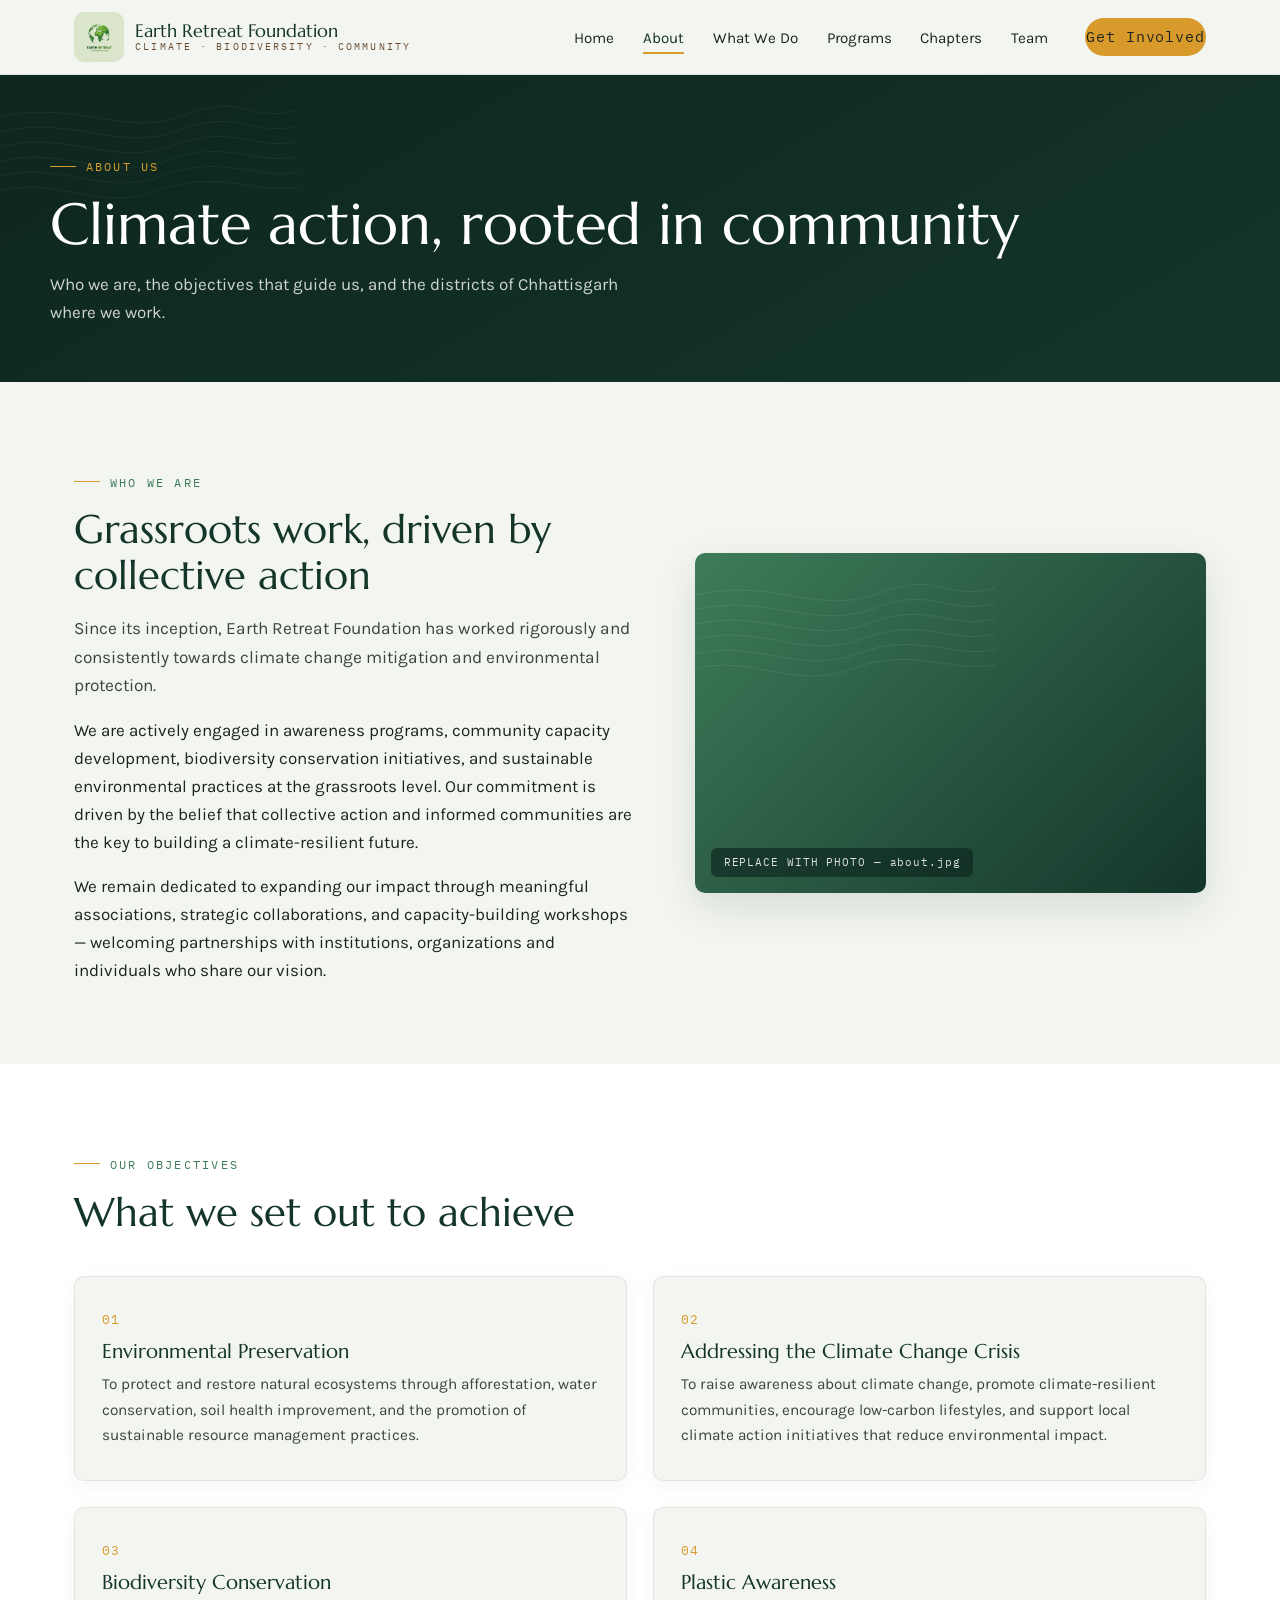
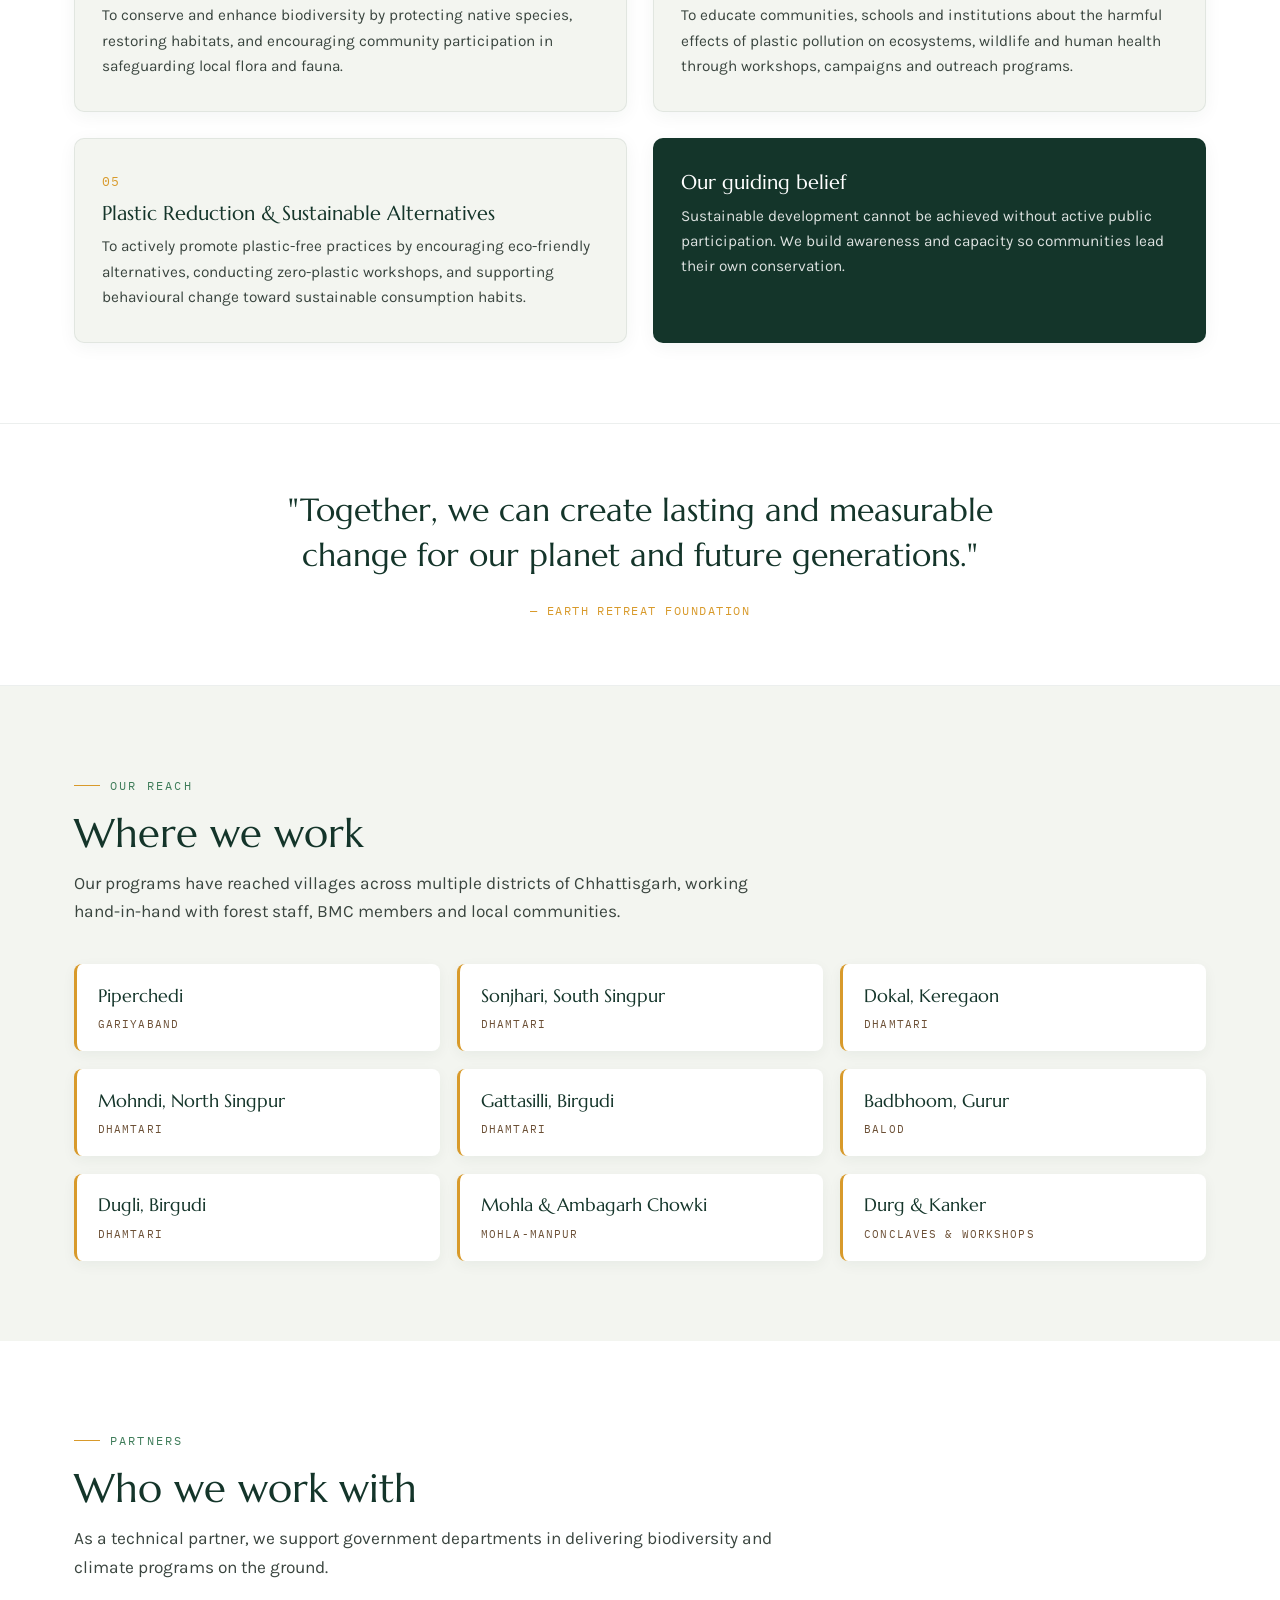
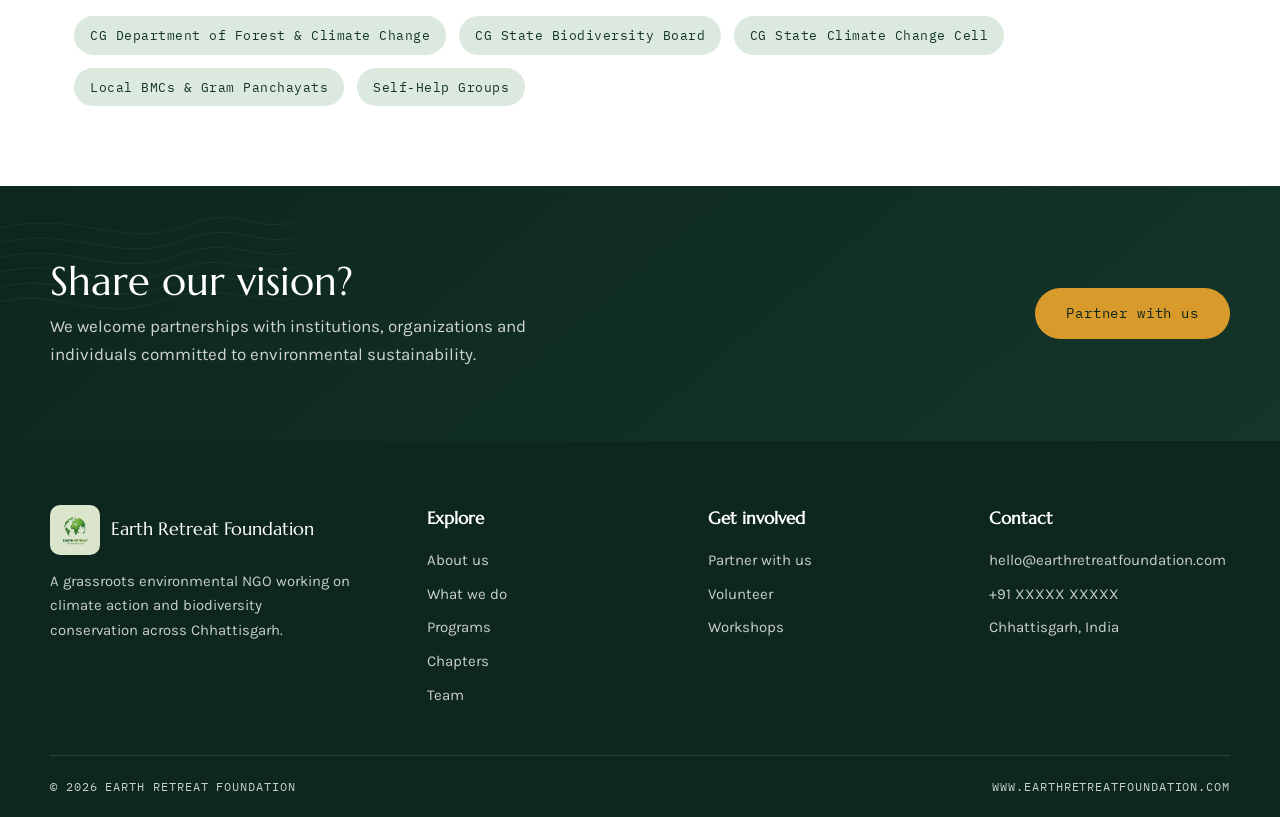
==== about.html @ cbded0ca "#001 - Adding all the files to repo" ====
<!DOCTYPE html>
<html lang="en">
<head>
<meta charset="UTF-8">
<meta name="viewport" content="width=device-width, initial-scale=1.0">
<title>About | Earth Retreat Foundation</title>
<meta name="description" content="The story, objectives and reach of Earth Retreat Foundation, a grassroots environmental NGO in Chhattisgarh.">
<link rel="preconnect" href="https://fonts.googleapis.com">
<link href="https://fonts.googleapis.com/css2?family=Marcellus&family=Karla:wght@400;500;700&family=IBM+Plex+Mono:wght@400;500&display=swap" rel="stylesheet">
<link rel="icon" type="image/png" href="assets/logo.png">
<link rel="stylesheet" href="css/style.css">
</head>
<body>
<svg width="0" height="0" style="position:absolute">
  <defs>
    <symbol id="contour-lines" viewBox="0 0 1200 600" preserveAspectRatio="xMidYMid slice">
      <g fill="none" stroke="currentColor" stroke-width="1.4">
        <path d="M-50 480 C 200 380, 380 560, 640 460 S 1100 520, 1260 420"/>
        <path d="M-50 420 C 220 320, 400 500, 660 400 S 1080 460, 1260 360"/>
        <path d="M-50 360 C 240 260, 420 440, 680 340 S 1060 400, 1260 300"/>
        <path d="M-50 300 C 260 200, 440 380, 700 280 S 1040 340, 1260 240"/>
        <path d="M-50 240 C 280 140, 460 320, 720 220 S 1020 280, 1260 180"/>
        <path d="M-50 180 C 300 80, 480 260, 740 160 S 1000 220, 1260 120"/>
      </g>
    </symbol>
    <symbol id="logo-mark" viewBox="0 0 48 48">
      <circle cx="24" cy="24" r="22" fill="none" stroke="#14352A" stroke-width="2.5"/>
      <path d="M24 38 C 24 26, 16 22, 13 12 C 24 16, 28 22, 28 30 M24 38 C 24 30, 30 24, 36 20 C 33 28, 30 32, 24 38" fill="none" stroke="#3E7C59" stroke-width="2.5" stroke-linecap="round"/>
      <circle cx="24" cy="10" r="3" fill="#D89A2B"/>
    </symbol>
    <symbol id="person" viewBox="0 0 24 24">
      <g fill="none" stroke="currentColor" stroke-width="1.5" stroke-linecap="round">
        <circle cx="12" cy="8" r="4"/><path d="M4 21c1.5-4 4.5-6 8-6s6.5 2 8 6"/>
      </g>
    </symbol>
  </defs>
</svg>
<header>
  <div class="wrap nav">
    <a class="brand" href="index.html">
      <img class="brand-mark" src="assets/logo.png" alt="Earth Retreat Foundation" width="54" height="54">
      <div class="brand-name">Earth Retreat Foundation<span>CLIMATE &middot; BIODIVERSITY &middot; COMMUNITY</span></div>
    </a>
    <nav>
      <ul class="nav-links">
        <li><a href="index.html">Home</a></li>
        <li><a href="about.html" class="active">About</a></li>
        <li><a href="services.html">What We Do</a></li>
        <li><a href="projects.html">Programs</a></li>
        <li><a href="chapters.html">Chapters</a></li>
        <li><a href="team.html">Team</a></li>
        <li><a href="contact.html" class="btn btn-solid nav-cta">Get Involved</a></li>
      </ul>
    </nav>
    <button class="menu-btn" aria-label="Open menu" aria-expanded="false">
      <svg viewBox="0 0 24 24" fill="none" stroke-width="2" stroke-linecap="round"><path d="M3 6h18M3 12h18M3 18h18"/></svg>
    </button>
  </div>
</header>

<section class="page-hero">
  <svg class="contours" style="color:#fff"><use href="#contour-lines"/></svg>
  <div class="wrap page-hero-inner">
    <span class="eyebrow">About us</span>
    <h1>Climate action, rooted in community</h1>
    <p>Who we are, the objectives that guide us, and the districts of Chhattisgarh where we work.</p>
  </div>
</section>

<section class="block">
  <div class="wrap two-col">
    <div class="reveal">
      <span class="eyebrow">Who we are</span>
      <h2>Grassroots work, driven by collective action</h2>
      <p class="lede" style="margin-top:1rem">Since its inception, Earth Retreat Foundation has worked rigorously and consistently towards climate change mitigation and environmental protection.</p>
      <p style="margin-top:1rem">We are actively engaged in awareness programs, community capacity development, biodiversity conservation initiatives, and sustainable environmental practices at the grassroots level. Our commitment is driven by the belief that collective action and informed communities are the key to building a climate-resilient future.</p>
      <p style="margin-top:1rem">We remain dedicated to expanding our impact through meaningful associations, strategic collaborations, and capacity-building workshops &mdash; welcoming partnerships with institutions, organizations and individuals who share our vision.</p>
    </div>
    <div class="ph reveal">
      <svg class="contours" style="color:#fff"><use href="#contour-lines"/></svg>
      <span>REPLACE WITH PHOTO &mdash; about.jpg</span>
    </div>
  </div>
</section>

<section class="block block-alt">
  <div class="wrap">
    <div class="reveal" style="max-width:700px">
      <span class="eyebrow">Our objectives</span>
      <h2>What we set out to achieve</h2>
    </div>
    <div class="grid-2">
      <article class="card reveal">
        <span class="obj-num">01</span><h3>Environmental Preservation</h3>
        <p>To protect and restore natural ecosystems through afforestation, water conservation, soil health improvement, and the promotion of sustainable resource management practices.</p>
      </article>
      <article class="card reveal">
        <span class="obj-num">02</span><h3>Addressing the Climate Change Crisis</h3>
        <p>To raise awareness about climate change, promote climate-resilient communities, encourage low-carbon lifestyles, and support local climate action initiatives that reduce environmental impact.</p>
      </article>
      <article class="card reveal">
        <span class="obj-num">03</span><h3>Biodiversity Conservation</h3>
        <p>To conserve and enhance biodiversity by protecting native species, restoring habitats, and encouraging community participation in safeguarding local flora and fauna.</p>
      </article>
      <article class="card reveal">
        <span class="obj-num">04</span><h3>Plastic Awareness</h3>
        <p>To educate communities, schools and institutions about the harmful effects of plastic pollution on ecosystems, wildlife and human health through workshops, campaigns and outreach programs.</p>
      </article>
      <article class="card reveal">
        <span class="obj-num">05</span><h3>Plastic Reduction &amp; Sustainable Alternatives</h3>
        <p>To actively promote plastic-free practices by encouraging eco-friendly alternatives, conducting zero-plastic workshops, and supporting behavioural change toward sustainable consumption habits.</p>
      </article>
      <article class="card reveal" style="background:var(--canopy);color:#fff">
        <h3 style="color:#fff">Our guiding belief</h3>
        <p style="color:rgba(255,255,255,.85)">Sustainable development cannot be achieved without active public participation. We build awareness and capacity so communities lead their own conservation.</p>
      </article>
    </div>
  </div>
</section>

<section class="quote">
  <div class="wrap quote-inner reveal">
    <blockquote>"Together, we can create lasting and measurable change for our planet and future generations."</blockquote>
    <div class="by">&mdash; Earth Retreat Foundation</div>
  </div>
</section>

<section class="block">
  <div class="wrap">
    <div class="reveal" style="max-width:700px">
      <span class="eyebrow">Our reach</span>
      <h2>Where we work</h2>
      <p class="lede" style="margin-top:.8rem">Our programs have reached villages across multiple districts of Chhattisgarh, working hand-in-hand with forest staff, BMC members and local communities.</p>
    </div>
    <div class="reach-grid">
      <div class="reach reveal"><div class="v">Piperchedi</div><div class="dist">Gariyaband</div></div>
      <div class="reach reveal"><div class="v">Sonjhari, South Singpur</div><div class="dist">Dhamtari</div></div>
      <div class="reach reveal"><div class="v">Dokal, Keregaon</div><div class="dist">Dhamtari</div></div>
      <div class="reach reveal"><div class="v">Mohndi, North Singpur</div><div class="dist">Dhamtari</div></div>
      <div class="reach reveal"><div class="v">Gattasilli, Birgudi</div><div class="dist">Dhamtari</div></div>
      <div class="reach reveal"><div class="v">Badbhoom, Gurur</div><div class="dist">Balod</div></div>
      <div class="reach reveal"><div class="v">Dugli, Birgudi</div><div class="dist">Dhamtari</div></div>
      <div class="reach reveal"><div class="v">Mohla &amp; Ambagarh Chowki</div><div class="dist">Mohla-Manpur</div></div>
      <div class="reach reveal"><div class="v">Durg &amp; Kanker</div><div class="dist">Conclaves &amp; Workshops</div></div>
    </div>
  </div>
</section>

<section class="block block-alt">
  <div class="wrap">
    <div class="reveal" style="max-width:700px">
      <span class="eyebrow">Partners</span>
      <h2>Who we work with</h2>
      <p class="lede" style="margin-top:.8rem">As a technical partner, we support government departments in delivering biodiversity and climate programs on the ground.</p>
    </div>
    <div class="partners-strip reveal">
      <span class="partner-chip">CG Department of Forest &amp; Climate Change</span>
      <span class="partner-chip">CG State Biodiversity Board</span>
      <span class="partner-chip">CG State Climate Change Cell</span>
      <span class="partner-chip">Local BMCs &amp; Gram Panchayats</span>
      <span class="partner-chip">Self-Help Groups</span>
    </div>
  </div>
</section>

<section class="cta">
  <svg class="contours" style="color:#fff"><use href="#contour-lines"/></svg>
  <div class="wrap cta-inner">
    <div>
      <h2>Share our vision?</h2>
      <p>We welcome partnerships with institutions, organizations and individuals committed to environmental sustainability.</p>
    </div>
    <a href="contact.html" class="btn btn-solid">Partner with us</a>
  </div>
</section>

<footer>
  <div class="wrap foot">
    <div>
      <a class="brand" href="index.html">
        <img class="brand-mark" src="assets/logo.png" alt="Earth Retreat Foundation" width="54" height="54">
        <div class="brand-name">Earth Retreat Foundation</div>
      </a>
      <p>A grassroots environmental NGO working on climate action and biodiversity conservation across Chhattisgarh.</p>
    </div>
    <div>
      <h4>Explore</h4>
      <ul>
        <li><a href="about.html">About us</a></li>
        <li><a href="services.html">What we do</a></li>
        <li><a href="projects.html">Programs</a></li>
        <li><a href="chapters.html">Chapters</a></li>
        <li><a href="team.html">Team</a></li>
      </ul>
    </div>
    <div>
      <h4>Get involved</h4>
      <ul>
        <li><a href="contact.html">Partner with us</a></li>
        <li><a href="contact.html">Volunteer</a></li>
        <li><a href="contact.html">Workshops</a></li>
      </ul>
    </div>
    <div>
      <h4>Contact</h4>
      <ul>
        <li>hello@earthretreatfoundation.com</li>
        <li>+91 XXXXX XXXXX</li>
        <li>Chhattisgarh, India</li>
      </ul>
    </div>
  </div>
  <div class="wrap foot-bar">
    <span>&copy; 2026 EARTH RETREAT FOUNDATION</span>
    <span>WWW.EARTHRETREATFOUNDATION.COM</span>
  </div>
</footer>

<script src="js/main.js"></script>
</body>
</html>
---- css/style.css ----
/* ============================================================
   Earth Retreat Foundation — earthretreatfoundation.com
   Palette: Canopy #14352A | Leaf #3E7C59 | Marigold #D89A2B
            Mist #F3F5F0 | Ink #1C2420 | Bark #6B4F35
   Type: Marcellus (display) / Karla (body) / IBM Plex Mono (labels)
   ============================================================ */

:root{
  --canopy:#14352A;
  --canopy-deep:#0D261E;
  --leaf:#3E7C59;
  --leaf-soft:#DCE9DF;
  --marigold:#D89A2B;
  --mist:#F3F5F0;
  --ink:#1C2420;
  --bark:#6B4F35;
  --white:#FFFFFF;
  --maxw:1180px;
  --radius:10px;
  --shadow:0 14px 40px rgba(20,53,42,.12);
}

*{margin:0;padding:0;box-sizing:border-box}
html{scroll-behavior:smooth}
body{
  font-family:'Karla',system-ui,sans-serif;
  color:var(--ink);
  background:var(--mist);
  line-height:1.65;
  font-size:17px;
}
img,svg{display:block;max-width:100%}
a{color:inherit;text-decoration:none}
.wrap{max-width:var(--maxw);margin:0 auto;padding:0 24px}

h1,h2,h3,.display{font-family:'Marcellus',serif;font-weight:400;line-height:1.15;color:var(--canopy)}
h1{font-size:clamp(2.2rem,5vw,3.6rem)}
h2{font-size:clamp(1.7rem,3.4vw,2.5rem)}
h3{font-size:1.25rem}

.eyebrow{
  font-family:'IBM Plex Mono',monospace;
  font-size:.78rem;letter-spacing:.18em;text-transform:uppercase;
  color:var(--leaf);display:inline-flex;align-items:center;gap:.6rem;
  margin-bottom:.9rem;
}
.eyebrow::before{content:"";width:26px;height:1px;background:var(--marigold)}

.btn{
  display:inline-block;padding:.85rem 1.9rem;border-radius:999px;
  font-family:'IBM Plex Mono',monospace;font-size:.85rem;letter-spacing:.06em;
  transition:transform .2s ease,background .2s ease,color .2s ease;
  border:1px solid transparent;cursor:pointer;
}
.btn:hover{transform:translateY(-2px)}
.btn-solid{background:var(--marigold);color:var(--canopy-deep)}
.btn-solid:hover{background:#E5AB42}
.btn-ghost{border-color:rgba(255,255,255,.55);color:var(--white)}
.btn-ghost:hover{background:rgba(255,255,255,.12)}
.btn-outline{border-color:var(--canopy);color:var(--canopy)}
.btn-outline:hover{background:var(--canopy);color:var(--white)}

/* ---------- Header ---------- */
header{
  position:sticky;top:0;z-index:50;
  background:rgba(243,245,240,.92);backdrop-filter:blur(10px);
  border-bottom:1px solid rgba(20,53,42,.08);
}
.nav{display:flex;align-items:center;justify-content:space-between;height:74px}
.brand{display:flex;align-items:center;gap:.7rem}
.brand-mark{width:50px;height:50px;border-radius:10px;object-fit:cover;display:block;flex:0 0 auto}
.brand-name{font-family:'Marcellus',serif;font-size:1.12rem;color:var(--canopy);line-height:1.1}
.brand-name span{display:block;font-family:'IBM Plex Mono',monospace;font-size:.6rem;letter-spacing:.22em;color:var(--bark)}
.nav-links{display:flex;gap:1.8rem;list-style:none;align-items:center}
.nav-links a{font-size:.95rem;color:var(--ink);padding:.3rem 0;border-bottom:2px solid transparent;transition:border-color .2s}
.nav-links a:hover,.nav-links a.active{border-color:var(--marigold);color:var(--canopy)}
.nav-cta{margin-left:.5rem}
.menu-btn{display:none;background:none;border:none;cursor:pointer;padding:.4rem}
.menu-btn svg{width:26px;height:26px;stroke:var(--canopy)}

/* ---------- Hero (home) ---------- */
.hero{
  position:relative;color:var(--white);
  background:linear-gradient(160deg,var(--canopy-deep) 0%,var(--canopy) 55%,#1C4A38 100%);
  overflow:hidden;
}
.hero .contours{position:absolute;inset:0;opacity:.16;pointer-events:none}
.hero-inner{position:relative;padding:7rem 0 6rem;max-width:720px}
.hero h1{color:var(--white);margin:.4rem 0 1.2rem}
.hero p{font-size:1.12rem;color:rgba(255,255,255,.82);max-width:560px;margin-bottom:2rem}
.hero .eyebrow{color:var(--marigold)}
.hero .eyebrow::before{background:var(--marigold)}
.hero-rotate{min-height:1.2em;display:block}
.hero-actions{display:flex;gap:1rem;flex-wrap:wrap}

/* page hero (inner pages) */
.page-hero{
  position:relative;color:var(--white);
  background:linear-gradient(150deg,var(--canopy-deep),var(--canopy));
  overflow:hidden;
}
.page-hero .contours{position:absolute;inset:0;opacity:.14}
.page-hero-inner{position:relative;padding:4.5rem 0 3.5rem}
.page-hero h1{color:var(--white)}
.page-hero p{color:rgba(255,255,255,.8);max-width:600px;margin-top:.8rem}
.page-hero .eyebrow{color:var(--marigold)}

/* ---------- Stats band ---------- */
.stats{background:var(--white);border-bottom:1px solid rgba(20,53,42,.08)}
.stats-grid{display:grid;grid-template-columns:repeat(3,1fr);gap:2rem;padding:3rem 0}
.stat{text-align:left;border-left:3px solid var(--marigold);padding-left:1.2rem}
.stat .num{font-family:'Marcellus',serif;font-size:2.6rem;color:var(--canopy);line-height:1}
.stat .label{font-size:.92rem;color:var(--bark);margin-top:.4rem}

/* ---------- Sections ---------- */
section.block{padding:5rem 0}
.block-alt{background:var(--white)}
.two-col{display:grid;grid-template-columns:1.05fr .95fr;gap:3.5rem;align-items:center}
.lede{font-size:1.08rem;color:#3A453F}
.checklist{list-style:none;margin-top:1.4rem;display:grid;gap:.7rem}
.checklist li{display:flex;gap:.7rem;align-items:flex-start}
.checklist li::before{content:"";flex:0 0 18px;height:18px;margin-top:.25rem;border-radius:50%;
  background:var(--leaf-soft);box-shadow:inset 0 0 0 5px var(--leaf)}

/* image placeholder */
.ph{
  border-radius:var(--radius);overflow:hidden;position:relative;
  background:linear-gradient(135deg,var(--leaf) 0%,var(--canopy) 100%);
  min-height:340px;display:flex;align-items:flex-end;box-shadow:var(--shadow);
}
.ph .contours{position:absolute;inset:0;opacity:.22}
.ph span{
  position:relative;margin:1rem;padding:.35rem .8rem;border-radius:6px;
  background:rgba(13,38,30,.65);color:rgba(255,255,255,.85);
  font-family:'IBM Plex Mono',monospace;font-size:.7rem;letter-spacing:.08em;
}

/* ---------- Cards ---------- */
.grid-3{display:grid;grid-template-columns:repeat(3,1fr);gap:1.6rem;margin-top:2.6rem}
.grid-2{display:grid;grid-template-columns:repeat(2,1fr);gap:1.6rem;margin-top:2.6rem}
.card{
  background:var(--white);border-radius:var(--radius);padding:2rem 1.7rem;
  border:1px solid rgba(20,53,42,.08);box-shadow:0 4px 18px rgba(20,53,42,.05);
  transition:transform .25s ease,box-shadow .25s ease;display:flex;flex-direction:column;
}
.block-alt .card{background:var(--mist)}
.card:hover{transform:translateY(-5px);box-shadow:var(--shadow)}
.card .icon{
  width:52px;height:52px;border-radius:12px;display:grid;place-items:center;
  background:var(--leaf-soft);margin-bottom:1.1rem;
}
.card .icon svg{width:26px;height:26px;stroke:var(--canopy)}
.card h3{margin-bottom:.6rem}
.card p{font-size:.96rem;color:#3A453F;flex:1}
.card .more{
  margin-top:1.2rem;font-family:'IBM Plex Mono',monospace;font-size:.78rem;
  letter-spacing:.1em;color:var(--leaf);
}
.card .more:hover{color:var(--marigold)}
.card .tag{
  align-self:flex-start;font-family:'IBM Plex Mono',monospace;font-size:.68rem;
  letter-spacing:.14em;text-transform:uppercase;color:var(--bark);
  background:rgba(216,154,43,.14);padding:.3rem .7rem;border-radius:999px;margin-bottom:1rem;
}

/* ---------- Team ---------- */
.team-grid{display:grid;grid-template-columns:repeat(3,1fr);gap:1.6rem;margin-top:2.6rem}
.member{background:var(--white);border-radius:var(--radius);overflow:hidden;
  border:1px solid rgba(20,53,42,.08);box-shadow:0 4px 18px rgba(20,53,42,.05)}
.member .photo{height:230px;background:linear-gradient(135deg,var(--leaf-soft),#CBDCCF);
  display:grid;place-items:center;color:var(--canopy)}
.member .photo svg{width:64px;height:64px;opacity:.5}
.member .info{padding:1.4rem 1.5rem 1.7rem}
.member .role{font-family:'IBM Plex Mono',monospace;font-size:.72rem;letter-spacing:.12em;
  text-transform:uppercase;color:var(--marigold);margin:.25rem 0 .7rem}
.member p{font-size:.93rem;color:#3A453F}

/* ---------- CTA band ---------- */
.cta{
  position:relative;background:linear-gradient(140deg,var(--canopy-deep),var(--canopy));
  color:var(--white);overflow:hidden;
}
.cta .contours{position:absolute;inset:0;opacity:.15}
.cta-inner{position:relative;padding:4.5rem 0;display:flex;align-items:center;
  justify-content:space-between;gap:2rem;flex-wrap:wrap}
.cta h2{color:var(--white)}
.cta p{color:rgba(255,255,255,.8);margin-top:.5rem;max-width:520px}

/* ---------- Contact ---------- */
.contact-grid{display:grid;grid-template-columns:1fr 1.1fr;gap:3rem;align-items:start}
.contact-card{background:var(--white);border-radius:var(--radius);padding:2.2rem;
  border:1px solid rgba(20,53,42,.08);box-shadow:var(--shadow)}
.field{margin-bottom:1.2rem}
.field label{display:block;font-family:'IBM Plex Mono',monospace;font-size:.74rem;
  letter-spacing:.12em;text-transform:uppercase;color:var(--bark);margin-bottom:.4rem}
.field input,.field textarea,.field select{
  width:100%;padding:.8rem 1rem;border:1px solid rgba(20,53,42,.18);border-radius:8px;
  font-family:'Karla',sans-serif;font-size:.98rem;background:var(--mist);color:var(--ink)
}
.field input:focus,.field textarea:focus,.field select:focus{
  outline:2px solid var(--leaf);outline-offset:1px;border-color:var(--leaf)}
.info-line{display:flex;gap:1rem;align-items:flex-start;margin-bottom:1.4rem}
.info-line svg{width:22px;height:22px;stroke:var(--leaf);flex:0 0 auto;margin-top:.2rem}
.info-line strong{display:block;color:var(--canopy)}

/* ---------- Footer ---------- */
footer{background:var(--canopy-deep);color:rgba(255,255,255,.78)}
.foot{display:grid;grid-template-columns:1.4fr 1fr 1fr 1fr;gap:2.5rem;padding:4rem 0 3rem}
.foot h4{font-family:'Marcellus',serif;color:var(--white);margin-bottom:1rem;font-size:1.05rem}
.foot ul{list-style:none;display:grid;gap:.55rem;font-size:.94rem}
.foot a:hover{color:var(--marigold)}
.foot .brand-name{color:var(--white)}
.foot p{font-size:.93rem;margin-top:.9rem;max-width:300px}
.foot-bar{border-top:1px solid rgba(255,255,255,.12);padding:1.3rem 0;
  font-family:'IBM Plex Mono',monospace;font-size:.72rem;letter-spacing:.08em;
  display:flex;justify-content:space-between;gap:1rem;flex-wrap:wrap}

/* ---------- Reveal animation ---------- */
.reveal{opacity:0;transform:translateY(22px);transition:opacity .7s ease,transform .7s ease}
.reveal.in{opacity:1;transform:none}
@media (prefers-reduced-motion:reduce){
  .reveal{opacity:1;transform:none;transition:none}
  html{scroll-behavior:auto}
}

/* ---------- Responsive ---------- */
@media (max-width:900px){
  .two-col,.contact-grid{grid-template-columns:1fr}
  .grid-3,.team-grid{grid-template-columns:repeat(2,1fr)}
  .foot{grid-template-columns:1fr 1fr}
}
@media (max-width:640px){
  .grid-3,.grid-2,.team-grid{grid-template-columns:1fr}
  .stats-grid{grid-template-columns:1fr;gap:1.4rem}
  .nav-links{
    position:fixed;inset:74px 0 auto 0;background:var(--mist);flex-direction:column;
    padding:1.5rem 24px 2rem;gap:1.1rem;border-bottom:1px solid rgba(20,53,42,.1);
    transform:translateY(-130%);transition:transform .3s ease;align-items:flex-start;
  }
  .nav-links.open{transform:none}
  .menu-btn{display:block}
  .brand-mark{width:46px;height:46px}
  .hero-inner{padding:5rem 0 4.5rem}
  .foot{grid-template-columns:1fr}
}

/* ============================================================
   Additions for real ERF content
   ============================================================ */

/* Objectives icons reuse .card — add accent number */
.obj-num{
  font-family:'IBM Plex Mono',monospace;font-size:.8rem;letter-spacing:.1em;
  color:var(--marigold);margin-bottom:.6rem;display:block;
}

/* Events timeline */
.events{display:grid;gap:1.4rem;margin-top:2.6rem}
.event{
  background:var(--white);border-radius:var(--radius);border:1px solid rgba(20,53,42,.08);
  box-shadow:0 4px 18px rgba(20,53,42,.05);padding:1.8rem 1.9rem;
  display:grid;grid-template-columns:150px 1fr;gap:1.6rem;align-items:start;
  transition:transform .25s ease,box-shadow .25s ease;
}
.block-alt .event{background:var(--mist)}
.event:hover{transform:translateY(-4px);box-shadow:var(--shadow)}
.event .date{
  border-right:2px solid var(--leaf-soft);padding-right:1.2rem;
}
.event .date .d{font-family:'Marcellus',serif;font-size:1.9rem;color:var(--canopy);line-height:1}
.event .date .m{font-family:'IBM Plex Mono',monospace;font-size:.72rem;letter-spacing:.12em;
  text-transform:uppercase;color:var(--bark);margin-top:.3rem}
.event h3{margin-bottom:.5rem}
.event .meta{font-family:'IBM Plex Mono',monospace;font-size:.72rem;letter-spacing:.06em;
  text-transform:uppercase;color:var(--leaf);margin-bottom:.7rem}
.event p{font-size:.97rem;color:#3A453F}
.event .partners{font-size:.86rem;color:var(--bark);margin-top:.7rem}
@media (max-width:640px){
  .event{grid-template-columns:1fr;gap:.8rem}
  .event .date{border-right:none;border-bottom:2px solid var(--leaf-soft);padding:0 0 .8rem;
    display:flex;align-items:baseline;gap:.6rem}
}

/* Reach grid (villages/districts) */
.reach-grid{display:grid;grid-template-columns:repeat(3,1fr);gap:1.1rem;margin-top:2.4rem}
.reach{
  background:var(--white);border-left:3px solid var(--marigold);border-radius:8px;
  padding:1.1rem 1.3rem;box-shadow:0 4px 14px rgba(20,53,42,.05);
}
.block-alt .reach{background:var(--mist)}
.reach .v{font-family:'Marcellus',serif;font-size:1.12rem;color:var(--canopy)}
.reach .dist{font-family:'IBM Plex Mono',monospace;font-size:.7rem;letter-spacing:.1em;
  text-transform:uppercase;color:var(--bark);margin-top:.25rem}
@media (max-width:900px){.reach-grid{grid-template-columns:repeat(2,1fr)}}
@media (max-width:640px){.reach-grid{grid-template-columns:1fr}}

/* Quote band */
.quote{background:var(--white);border-top:1px solid rgba(20,53,42,.08);border-bottom:1px solid rgba(20,53,42,.08)}
.quote-inner{padding:4rem 0;text-align:center;max-width:760px;margin:0 auto}
.quote blockquote{font-family:'Marcellus',serif;font-size:clamp(1.4rem,3vw,2rem);
  color:var(--canopy);line-height:1.4}
.quote .by{font-family:'IBM Plex Mono',monospace;font-size:.78rem;letter-spacing:.12em;
  text-transform:uppercase;color:var(--marigold);margin-top:1.4rem}

/* Partner logos / strip */
.partners-strip{display:flex;flex-wrap:wrap;gap:.8rem;margin-top:2.2rem}
.partner-chip{
  font-family:'IBM Plex Mono',monospace;font-size:.8rem;letter-spacing:.04em;
  background:var(--leaf-soft);color:var(--canopy);padding:.55rem 1rem;border-radius:999px;
}

/* ============================================================
   Animated theme illustrations (Climate, Plastic, Trees,
   Biodiversity, Capacity building)
   ============================================================ */
.illo-wrap{border-radius:var(--radius);overflow:hidden;box-shadow:var(--shadow);
  background:linear-gradient(135deg,#EAF1EC,#F3F5F0);position:relative}
.illo{display:block;width:100%;height:auto}
.illo-card{height:186px}
.illo-card .illo{height:186px;width:100%}

/* Keyframes */
@keyframes spinSlow{to{transform:rotate(360deg)}}
@keyframes corePulse{0%,100%{transform:scale(1)}50%{transform:scale(1.08)}}
@keyframes mercRise{0%,100%{transform:scaleY(.5)}50%{transform:scaleY(1)}}
@keyframes drift{0%{transform:translateX(-60px)}100%{transform:translateX(460px)}}
@keyframes sway{0%{transform:rotate(-2.2deg)}100%{transform:rotate(2.2deg)}}
@keyframes shimmer{0%,100%{opacity:.55}50%{opacity:1}}
@keyframes drop{0%{transform:translateY(-6px);opacity:0}15%{opacity:1}100%{transform:translateY(46px);opacity:0}}
@keyframes flyAcross{0%{transform:translate(-50px,8px)}100%{transform:translate(440px,-12px)}}
@keyframes flap{0%,100%{transform:scaleY(1)}50%{transform:scaleY(.35)}}
@keyframes bob{0%,100%{transform:translateY(0)}50%{transform:translateY(-12px)}}
@keyframes wing{0%,100%{transform:scaleX(1)}50%{transform:scaleX(.5)}}
@keyframes bloom{0%,100%{transform:scale(.82)}50%{transform:scale(1.05)}}
@keyframes glow{0%,100%{opacity:.35}50%{opacity:1}}
@keyframes ripple{0%{transform:scale(.2);opacity:.7}100%{transform:scale(1.6);opacity:0}}
@keyframes barUp{0%{transform:scaleY(.15)}100%{transform:scaleY(1)}}
@keyframes spinRev{to{transform:rotate(-360deg)}}
@keyframes fadeSwap{0%,45%{opacity:1}55%,100%{opacity:0}}
@keyframes fadeSwap2{0%,45%{opacity:0}55%,100%{opacity:1}}

.anim [data-spin]{animation:spinSlow 26s linear infinite;transform-box:fill-box;transform-origin:center}
.anim [data-core]{animation:corePulse 3s ease-in-out infinite;transform-box:fill-box;transform-origin:center}
.anim [data-merc]{animation:mercRise 4s ease-in-out infinite;transform-box:fill-box;transform-origin:bottom}
.anim [data-cloud]{animation:drift 22s linear infinite}
.anim [data-sway]{animation:sway 4s ease-in-out infinite alternate;transform-box:fill-box;transform-origin:bottom}
.anim [data-shimmer]{animation:shimmer 3.2s ease-in-out infinite}
.anim [data-drop]{animation:drop 2.4s ease-in infinite;transform-box:fill-box}
.anim [data-bird]{animation:flyAcross 9s linear infinite}
.anim [data-flap]{animation:flap 0.5s ease-in-out infinite;transform-box:fill-box;transform-origin:center}
.anim [data-bob]{animation:bob 3.5s ease-in-out infinite;transform-box:fill-box}
.anim [data-wing]{animation:wing 0.45s ease-in-out infinite;transform-box:fill-box;transform-origin:right}
.anim [data-bloom]{animation:bloom 3.8s ease-in-out infinite;transform-box:fill-box;transform-origin:center}
.anim [data-glow]{animation:glow 2.4s ease-in-out infinite}
.anim [data-ripple]{animation:ripple 3s ease-out infinite;transform-box:fill-box;transform-origin:center}
.anim [data-bar]{animation:barUp 2.6s ease-in-out infinite alternate;transform-box:fill-box;transform-origin:bottom}
.anim [data-spinrev]{animation:spinRev 24s linear infinite;transform-box:fill-box;transform-origin:center}
.anim [data-swap1]{animation:fadeSwap 6s ease-in-out infinite}
.anim [data-swap2]{animation:fadeSwap2 6s ease-in-out infinite}

@media (prefers-reduced-motion: reduce){
  .anim *{animation:none!important}
}

/* ============================================================
   Chapters / Field Diary (Drive-synced content)
   ============================================================ */
.ch-meta{font-family:'IBM Plex Mono',monospace;font-size:.74rem;letter-spacing:.1em;
  text-transform:uppercase;color:var(--bark);margin-bottom:.6rem;display:flex;gap:1rem;flex-wrap:wrap}
.ch-meta .num{color:var(--marigold)}
.ch-grid{display:grid;grid-template-columns:repeat(3,1fr);gap:1.6rem;margin-top:2.6rem}
.ch-card{background:var(--white);border-radius:var(--radius);overflow:hidden;
  border:1px solid rgba(20,53,42,.08);box-shadow:0 4px 18px rgba(20,53,42,.05);
  cursor:pointer;transition:transform .25s ease,box-shadow .25s ease;display:flex;flex-direction:column}
.ch-card:hover{transform:translateY(-5px);box-shadow:var(--shadow)}
.ch-cover{aspect-ratio:3/2;background:linear-gradient(135deg,var(--leaf),var(--canopy));
  background-size:cover;background-position:center;position:relative}
.ch-cover .badge{position:absolute;left:12px;top:12px;background:var(--canopy-deep);
  color:#fff;font-family:'IBM Plex Mono',monospace;font-size:.7rem;letter-spacing:.1em;
  padding:.3rem .7rem;border-radius:999px}
.ch-card .body{padding:1.4rem 1.5rem 1.6rem;flex:1;display:flex;flex-direction:column}
.ch-card h3{margin-bottom:.4rem}
.ch-card .sum{font-size:.95rem;color:#3A453F;flex:1}
.ch-card .more{margin-top:1rem;font-family:'IBM Plex Mono',monospace;font-size:.76rem;
  letter-spacing:.1em;color:var(--leaf)}
.ch-empty{background:var(--white);border:1px dashed rgba(20,53,42,.25);border-radius:var(--radius);
  padding:3rem 2rem;text-align:center;color:var(--bark);margin-top:2rem}

/* Detail modal */
.ch-modal{position:fixed;inset:0;z-index:200;display:none;background:rgba(13,38,30,.6);
  backdrop-filter:blur(4px);overflow-y:auto;padding:3rem 1rem}
.ch-modal.open{display:block}
.ch-sheet{max-width:880px;margin:0 auto;background:var(--mist);border-radius:14px;
  overflow:hidden;box-shadow:0 30px 80px rgba(0,0,0,.4)}
.ch-sheet .hero-img{height:300px;background:linear-gradient(135deg,var(--leaf),var(--canopy));
  background-size:cover;background-position:center}
.ch-sheet .inner{padding:2.2rem 2.4rem 2.8rem}
.ch-close{position:fixed;top:1.2rem;right:1.4rem;z-index:210;background:var(--white);
  border:none;width:44px;height:44px;border-radius:50%;cursor:pointer;font-size:1.4rem;
  color:var(--canopy);box-shadow:var(--shadow)}
.ch-section-label{font-family:'IBM Plex Mono',monospace;font-size:.74rem;letter-spacing:.12em;
  text-transform:uppercase;color:var(--leaf);margin:2rem 0 1rem}
.ch-body p{margin-bottom:1rem;color:#2C352F}
.thumbs{display:grid;grid-template-columns:repeat(4,1fr);gap:.7rem}
.thumbs.news{grid-template-columns:repeat(3,1fr)}
.thumbs img{width:100%;aspect-ratio:1;object-fit:cover;border-radius:8px;cursor:pointer;
  transition:transform .2s ease}
.thumbs.news img{aspect-ratio:3/4}
.thumbs img:hover{transform:scale(1.03)}
.videos{display:grid;grid-template-columns:repeat(2,1fr);gap:1rem}
.videos .vid{aspect-ratio:16/9;border-radius:10px;overflow:hidden;background:#000}
.videos iframe{width:100%;height:100%;border:0}

/* Lightbox */
.lb{position:fixed;inset:0;z-index:300;display:none;align-items:center;justify-content:center;
  background:rgba(0,0,0,.9);padding:2rem}
.lb.open{display:flex}
.lb img{max-width:94vw;max-height:90vh;border-radius:6px}
.lb .x{position:fixed;top:1.2rem;right:1.4rem;background:none;border:none;color:#fff;
  font-size:2rem;cursor:pointer}

@media (max-width:900px){.ch-grid{grid-template-columns:repeat(2,1fr)}.videos{grid-template-columns:1fr}}
@media (max-width:640px){.ch-grid{grid-template-columns:1fr}.thumbs{grid-template-columns:repeat(3,1fr)}
  .ch-sheet .inner{padding:1.6rem}}

/* Field Diary — theme filter chips + chapter tag badge */
.ch-filter{display:flex;flex-wrap:wrap;gap:.6rem;margin-top:1.6rem}
.ch-filter button{
  font-family:'IBM Plex Mono',monospace;font-size:.78rem;letter-spacing:.04em;
  padding:.5rem 1.05rem;border-radius:999px;cursor:pointer;
  background:var(--white);border:1px solid rgba(20,53,42,.2);color:var(--canopy);
  transition:background .2s,color .2s,border-color .2s}
.ch-filter button:hover{border-color:var(--leaf)}
.ch-filter button.on{background:var(--canopy);color:var(--white);border-color:var(--canopy)}
.ch-filter button .count{opacity:.6;margin-left:.4rem}
.ch-cover .tag-badge{position:absolute;right:12px;top:12px;background:var(--marigold);
  color:var(--canopy-deep);font-family:'IBM Plex Mono',monospace;font-size:.66rem;
  letter-spacing:.08em;padding:.3rem .7rem;border-radius:999px}
.ch-detail-tag{display:inline-block;margin-bottom:1rem;background:rgba(216,154,43,.16);
  color:var(--bark);font-family:'IBM Plex Mono',monospace;font-size:.72rem;letter-spacing:.1em;
  text-transform:uppercase;padding:.35rem .8rem;border-radius:999px}
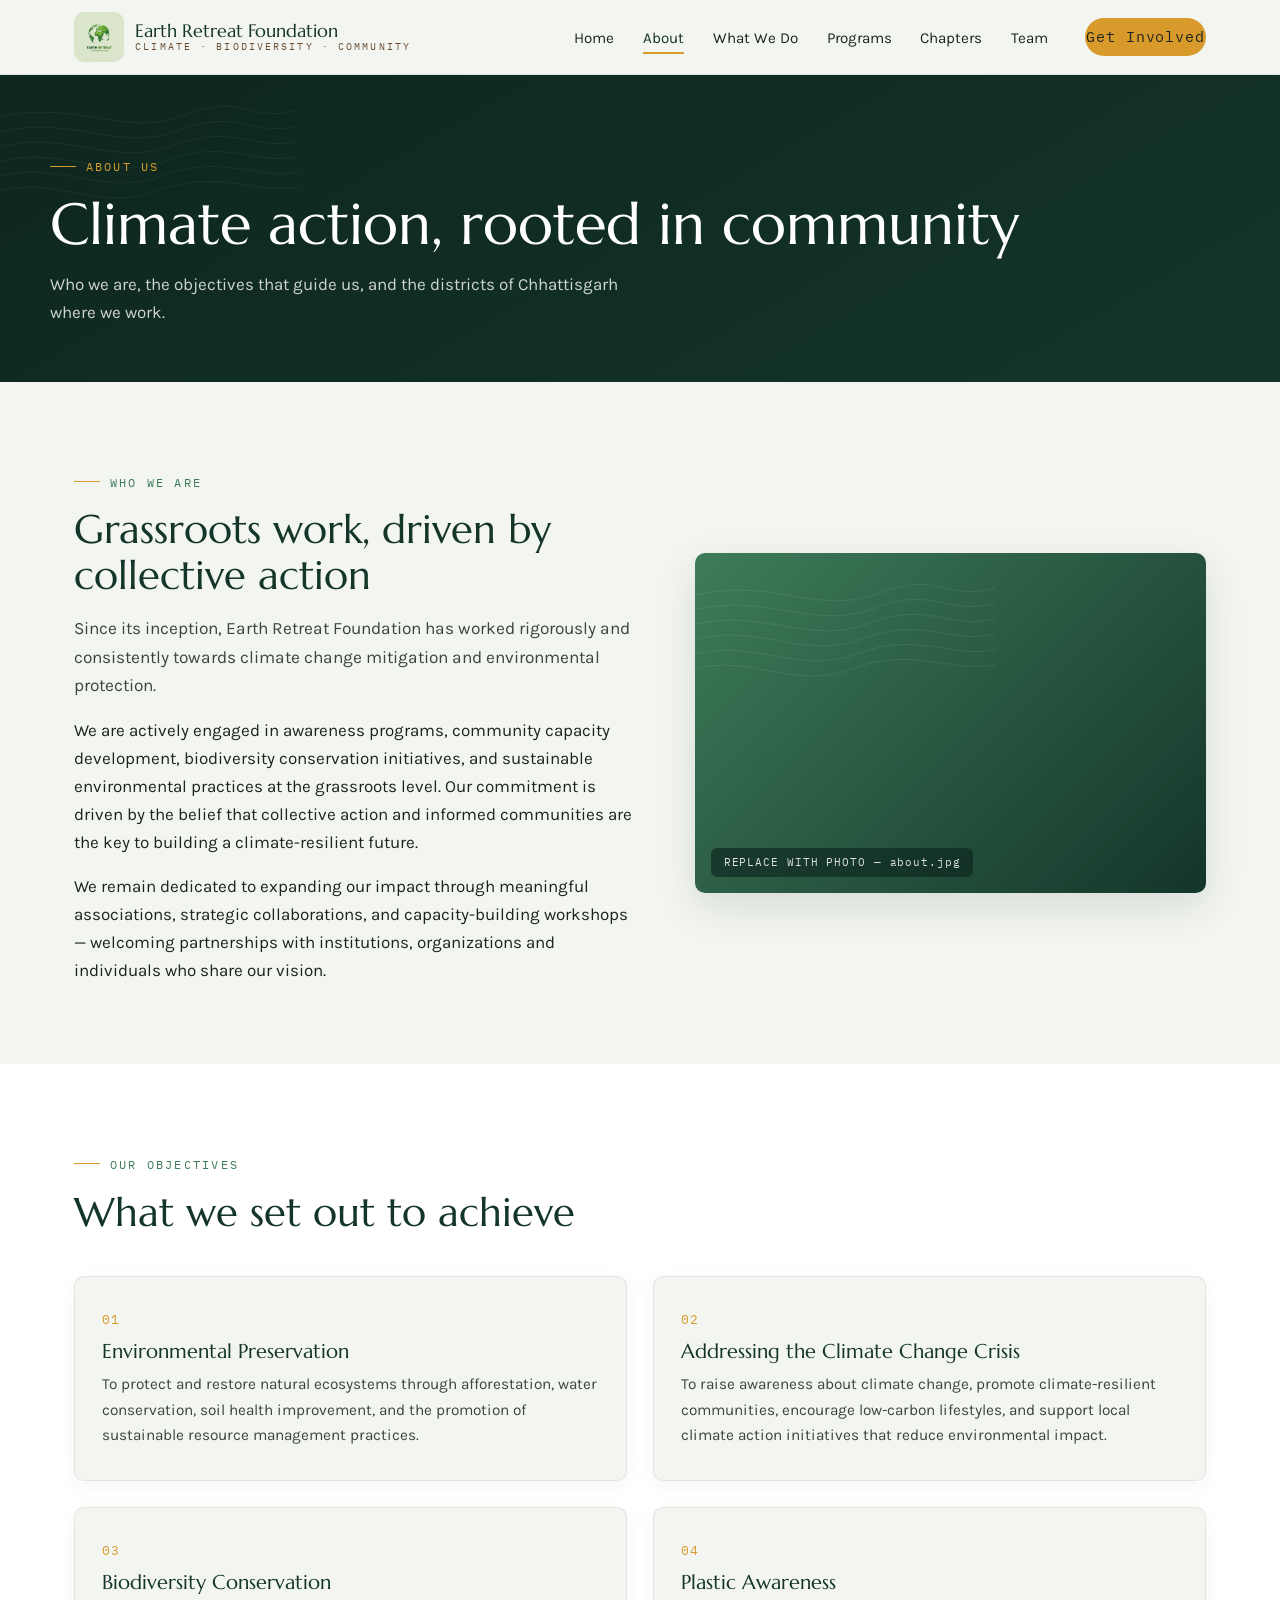
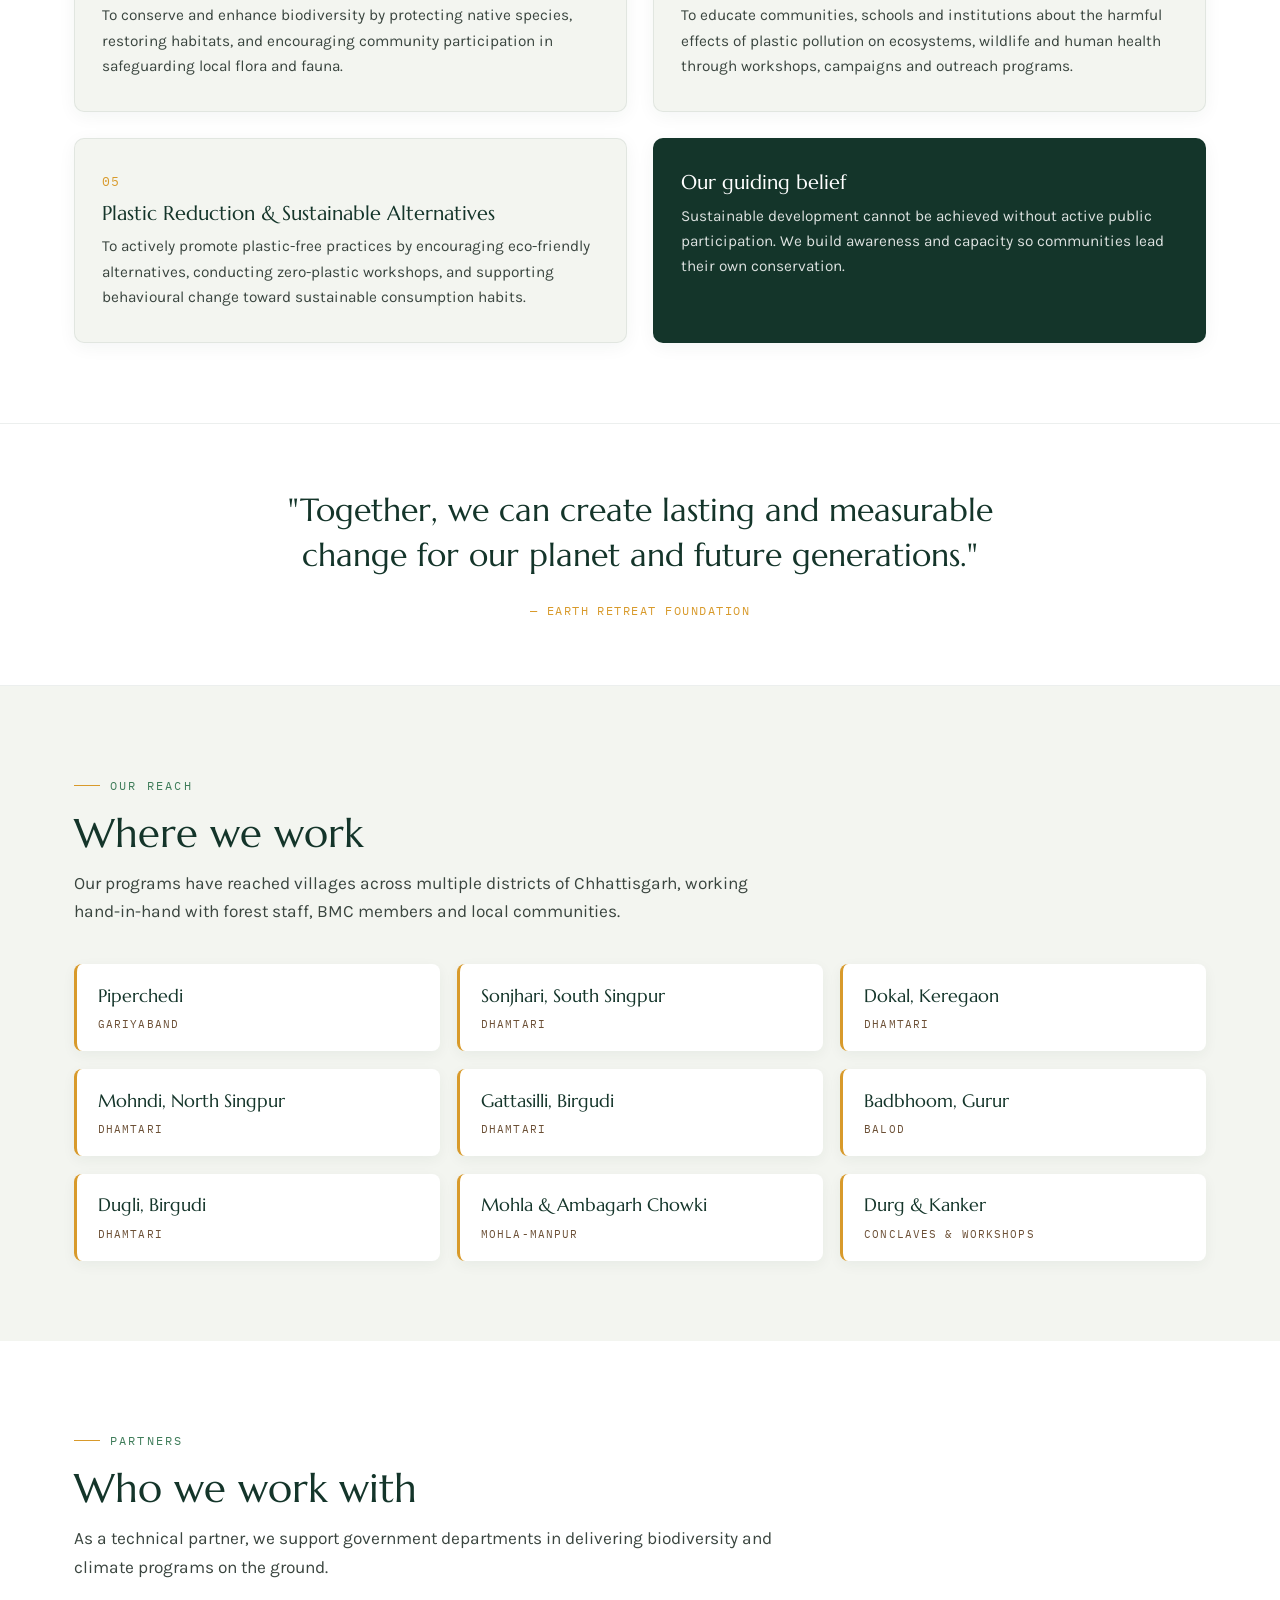
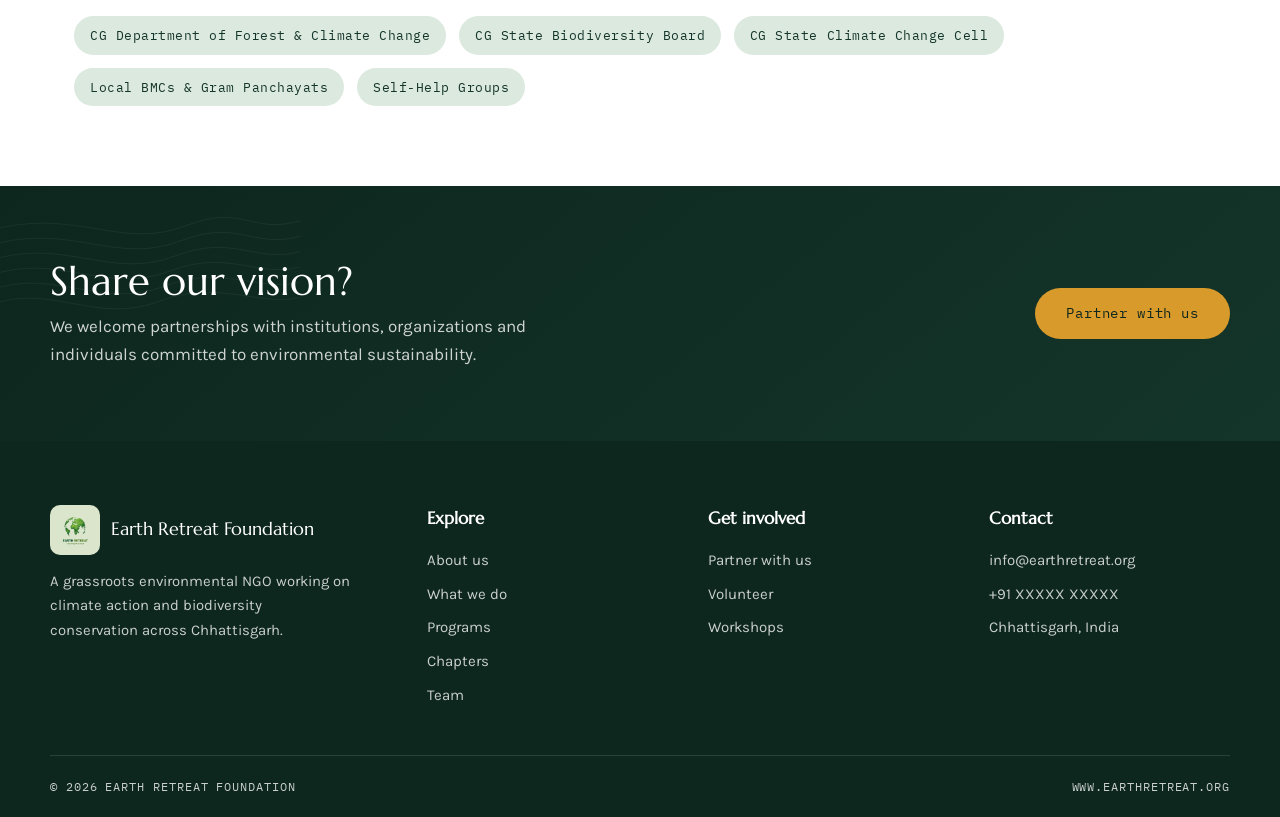
==== commit 50b61968: "#002 - Animations, URLs and email ID fixed" ====
--- a/about.html
+++ b/about.html
@@ -204,7 +204,7 @@
     <div>
       <h4>Contact</h4>
       <ul>
-        <li>hello@earthretreatfoundation.com</li>
+        <li>info@earthretreat.org</li>
         <li>+91 XXXXX XXXXX</li>
         <li>Chhattisgarh, India</li>
       </ul>
@@ -212,7 +212,7 @@
   </div>
   <div class="wrap foot-bar">
     <span>&copy; 2026 EARTH RETREAT FOUNDATION</span>
-    <span>WWW.EARTHRETREATFOUNDATION.COM</span>
+    <span>WWW.EARTHRETREAT.ORG</span>
   </div>
 </footer>
 
--- a/css/style.css
+++ b/css/style.css
@@ -327,7 +327,7 @@
 @keyframes sway{0%{transform:rotate(-2.2deg)}100%{transform:rotate(2.2deg)}}
 @keyframes shimmer{0%,100%{opacity:.55}50%{opacity:1}}
 @keyframes drop{0%{transform:translateY(-6px);opacity:0}15%{opacity:1}100%{transform:translateY(46px);opacity:0}}
-@keyframes flyAcross{0%{transform:translate(-50px,8px)}100%{transform:translate(440px,-12px)}}
+@keyframes flyAcross{0%{transform:translate(-50px,40px)}100%{transform:translate(440px,24px)}}
 @keyframes flap{0%,100%{transform:scaleY(1)}50%{transform:scaleY(.35)}}
 @keyframes bob{0%,100%{transform:translateY(0)}50%{transform:translateY(-12px)}}
 @keyframes wing{0%,100%{transform:scaleX(1)}50%{transform:scaleX(.5)}}
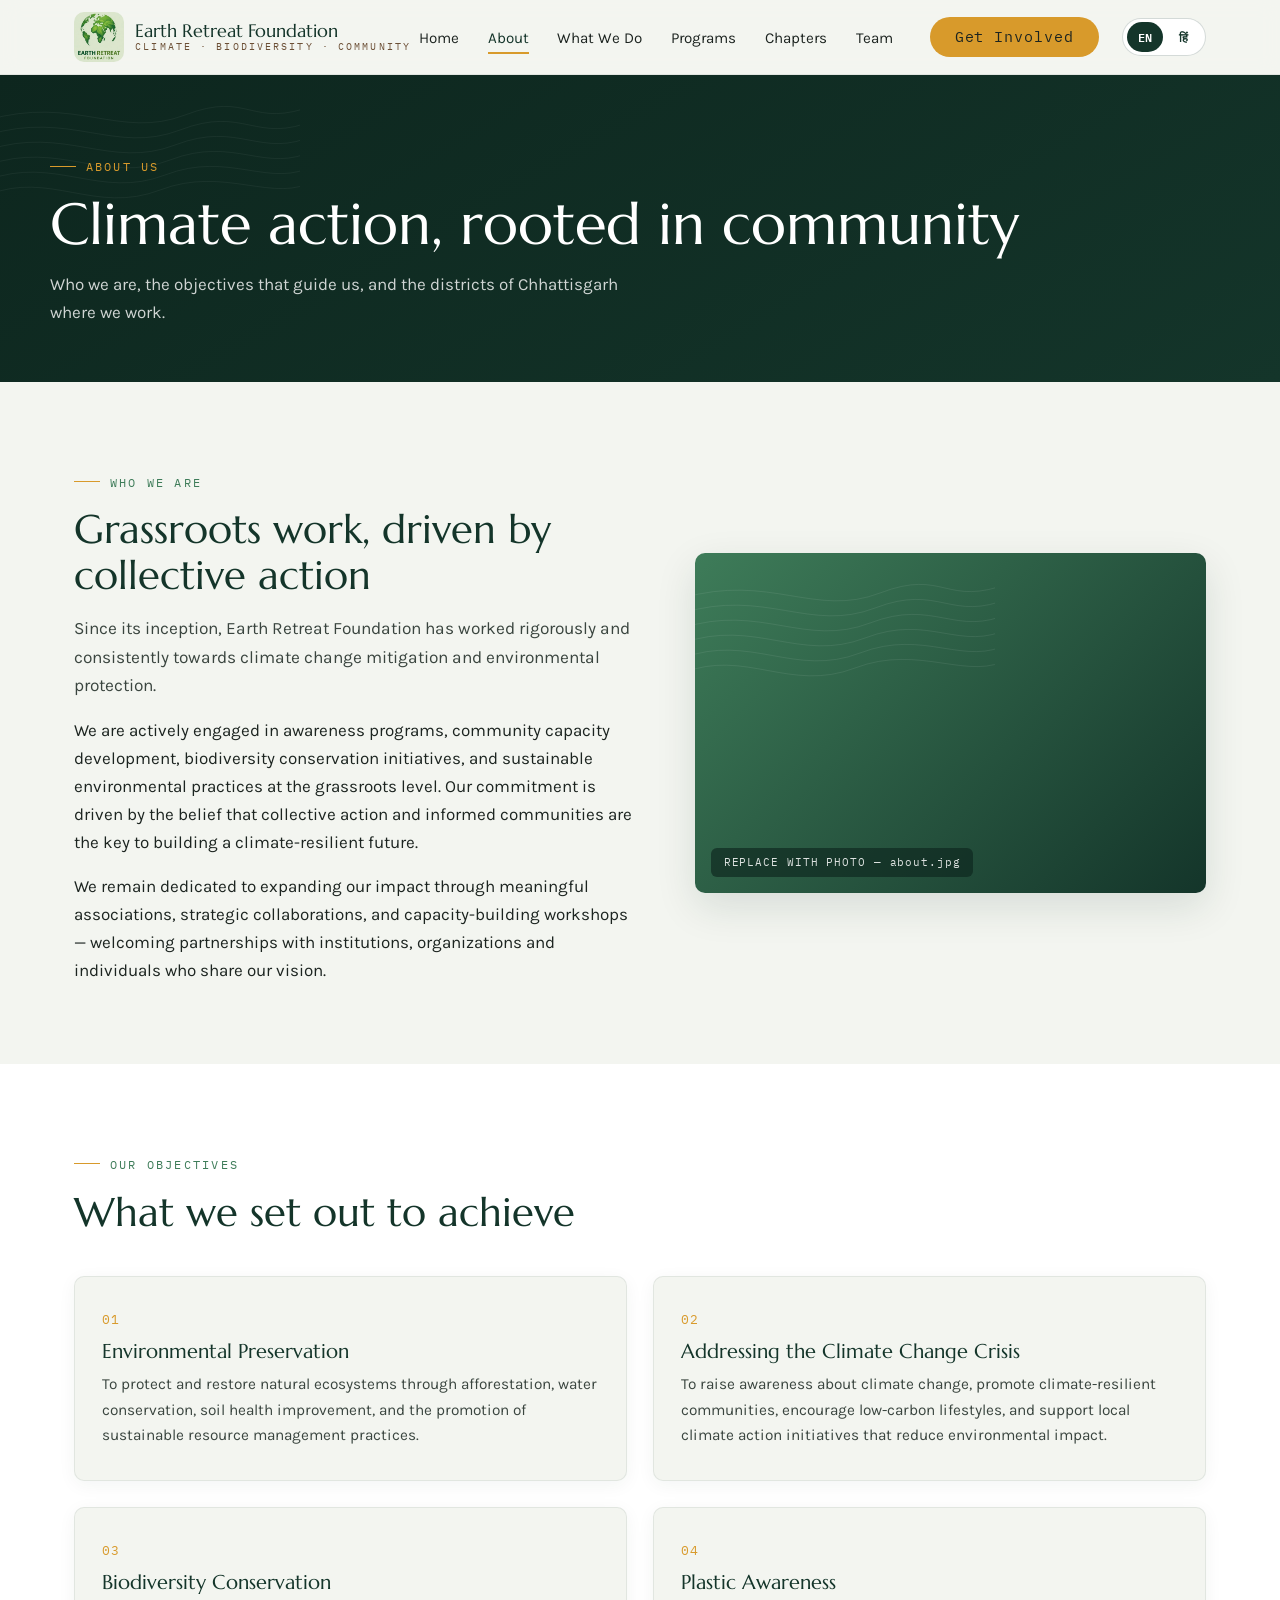
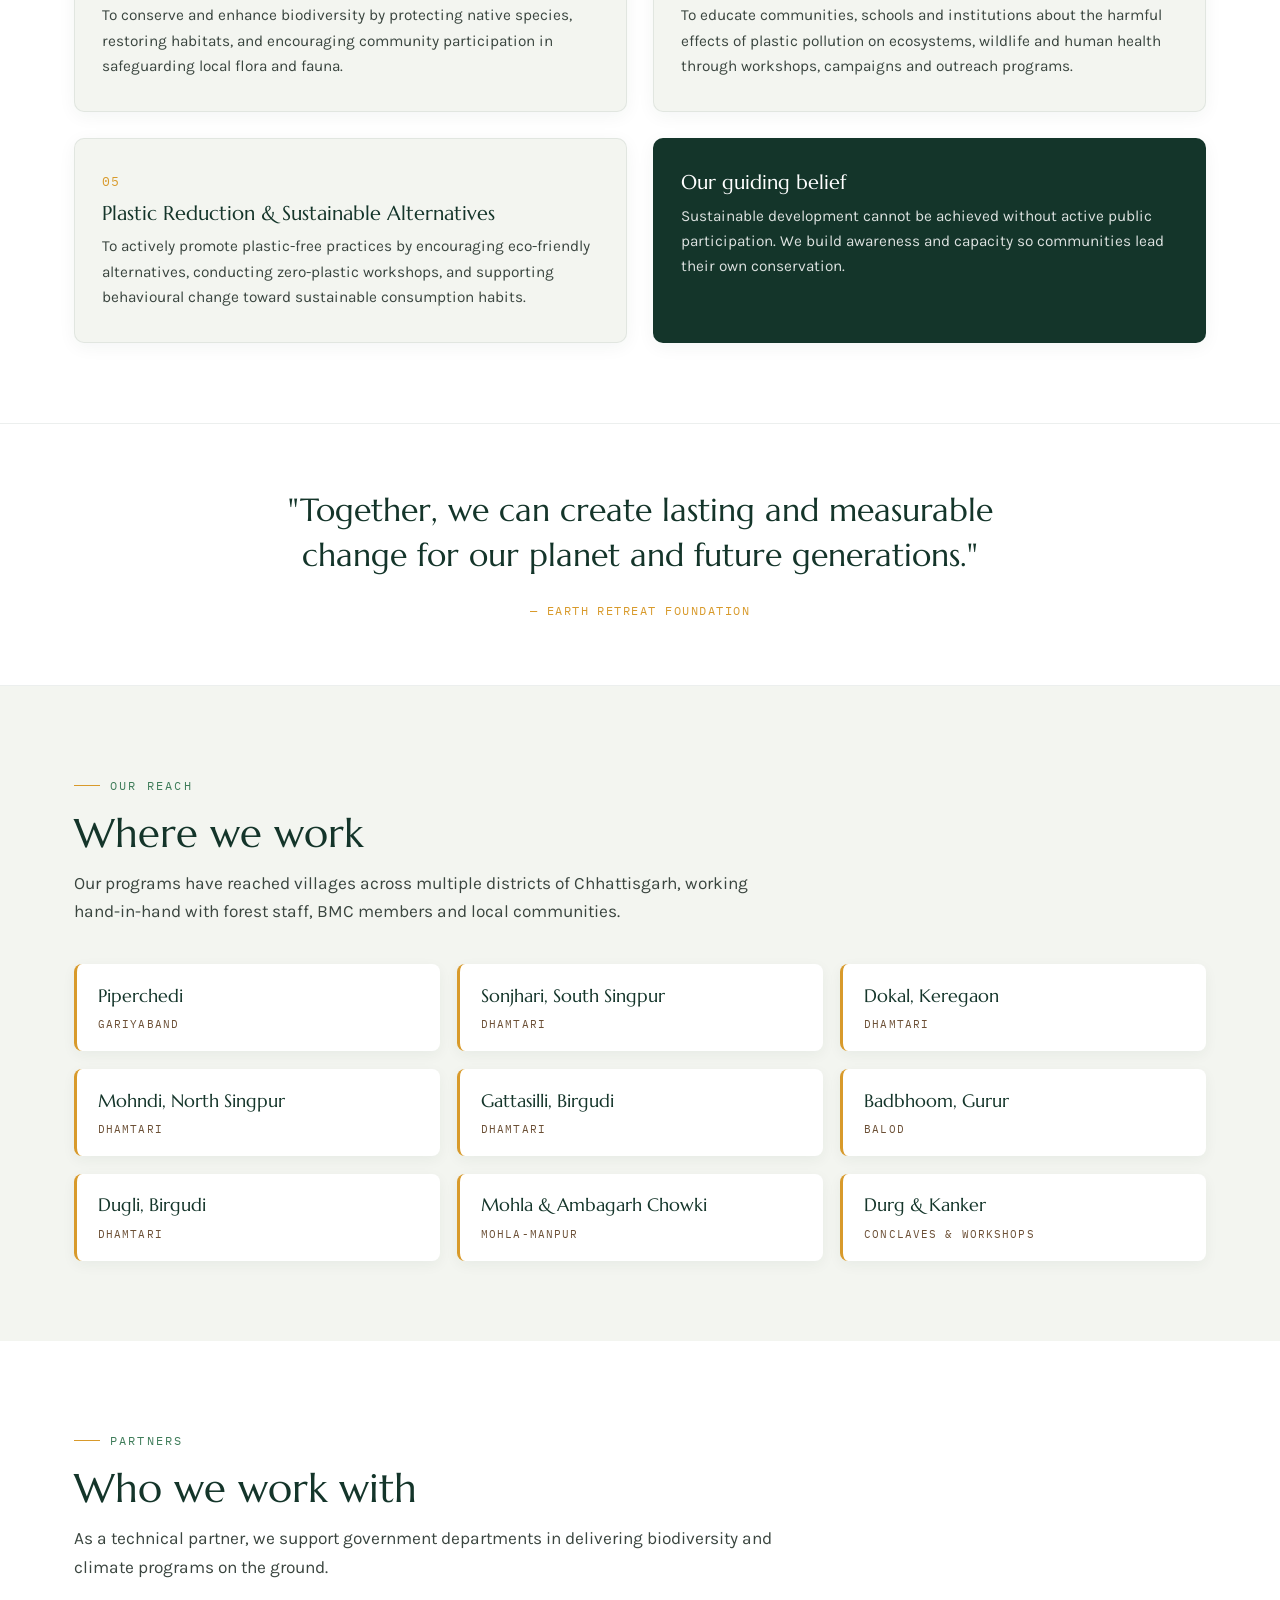
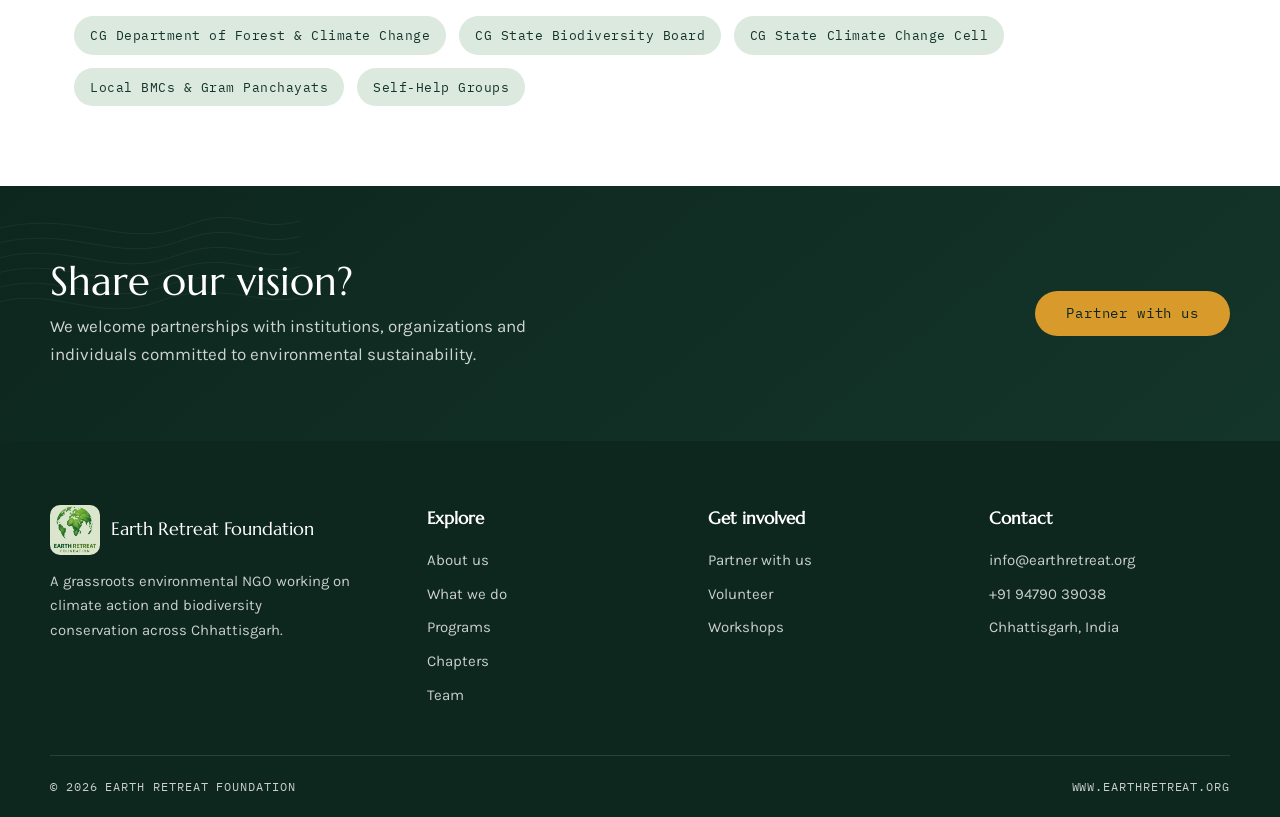
==== commit 503b85cb: "#011 - Bilingual support added" ====
--- a/about.html
+++ b/about.html
@@ -6,7 +6,7 @@
 <title>About | Earth Retreat Foundation</title>
 <meta name="description" content="The story, objectives and reach of Earth Retreat Foundation, a grassroots environmental NGO in Chhattisgarh.">
 <link rel="preconnect" href="https://fonts.googleapis.com">
-<link href="https://fonts.googleapis.com/css2?family=Marcellus&family=Karla:wght@400;500;700&family=IBM+Plex+Mono:wght@400;500&display=swap" rel="stylesheet">
+<link href="https://fonts.googleapis.com/css2?family=Marcellus&family=Karla:wght@400;500;700&family=IBM+Plex+Mono:wght@400;500&family=Noto+Sans+Devanagari:wght@400;500;600;700&display=swap" rel="stylesheet">
 <link rel="icon" type="image/png" href="assets/logo.png">
 <link rel="stylesheet" href="css/style.css">
 </head>
@@ -205,7 +205,7 @@
       <h4>Contact</h4>
       <ul>
         <li>info@earthretreat.org</li>
-        <li>+91 XXXXX XXXXX</li>
+        <li>+91 94790 39038</li>
         <li>Chhattisgarh, India</li>
       </ul>
     </div>
@@ -216,6 +216,7 @@
   </div>
 </footer>
 
+<script src="js/i18n.js"></script>
 <script src="js/main.js"></script>
 </body>
-</html>+</html>
--- a/css/style.css
+++ b/css/style.css
@@ -51,6 +51,9 @@
   font-family:'IBM Plex Mono',monospace;font-size:.85rem;letter-spacing:.06em;
   transition:transform .2s ease,background .2s ease,color .2s ease;
   border:1px solid transparent;cursor:pointer;
+  text-decoration:none;box-sizing:border-box;
+  -moz-appearance:none;appearance:none;
+  vertical-align:middle;line-height:1.2;
 }
 .btn:hover{transform:translateY(-2px)}
 .btn-solid{background:var(--marigold);color:var(--canopy-deep)}
@@ -74,7 +77,24 @@
 .nav-links{display:flex;gap:1.8rem;list-style:none;align-items:center}
 .nav-links a{font-size:.95rem;color:var(--ink);padding:.3rem 0;border-bottom:2px solid transparent;transition:border-color .2s}
 .nav-links a:hover,.nav-links a.active{border-color:var(--marigold);color:var(--canopy)}
-.nav-cta{margin-left:.5rem}
+.nav-cta{margin-left:.5rem;padding:.65rem 1.5rem !important;line-height:1.1 !important;display:inline-flex !important;align-items:center;height:auto !important;white-space:nowrap}
+.site-language{
+  display:flex;align-items:center;gap:.2rem;margin-left:1rem;padding:.2rem;
+  border:1px solid rgba(20,53,42,.18);border-radius:999px;background:var(--white);
+}
+.site-language button{
+  min-width:36px;height:30px;padding:0 .55rem;border:0;border-radius:999px;
+  background:transparent;color:var(--canopy);font:600 .72rem 'IBM Plex Mono',monospace;
+  cursor:pointer;transition:background .2s ease,color .2s ease;
+}
+.site-language button.active{background:var(--canopy);color:var(--white)}
+.lang-hi{font-family:'Noto Sans Devanagari','Karla',system-ui,sans-serif}
+.lang-hi h1,.lang-hi h2,.lang-hi h3,.lang-hi .display,.lang-hi .brand-name{
+  font-family:'Noto Sans Devanagari','Marcellus',serif;
+}
+.lang-hi .eyebrow,.lang-hi .btn,.lang-hi .field label{
+  font-family:'Noto Sans Devanagari','IBM Plex Mono',sans-serif;letter-spacing:.04em;
+}
 .menu-btn{display:none;background:none;border:none;cursor:pointer;padding:.4rem}
 .menu-btn svg{width:26px;height:26px;stroke:var(--canopy)}
 
@@ -228,6 +248,8 @@
   .two-col,.contact-grid{grid-template-columns:1fr}
   .grid-3,.team-grid{grid-template-columns:repeat(2,1fr)}
   .foot{grid-template-columns:1fr 1fr}
+  .nav-links{gap:1rem}
+  .site-language{margin-left:auto;margin-right:.65rem}
 }
 @media (max-width:640px){
   .grid-3,.grid-2,.team-grid{grid-template-columns:1fr}
